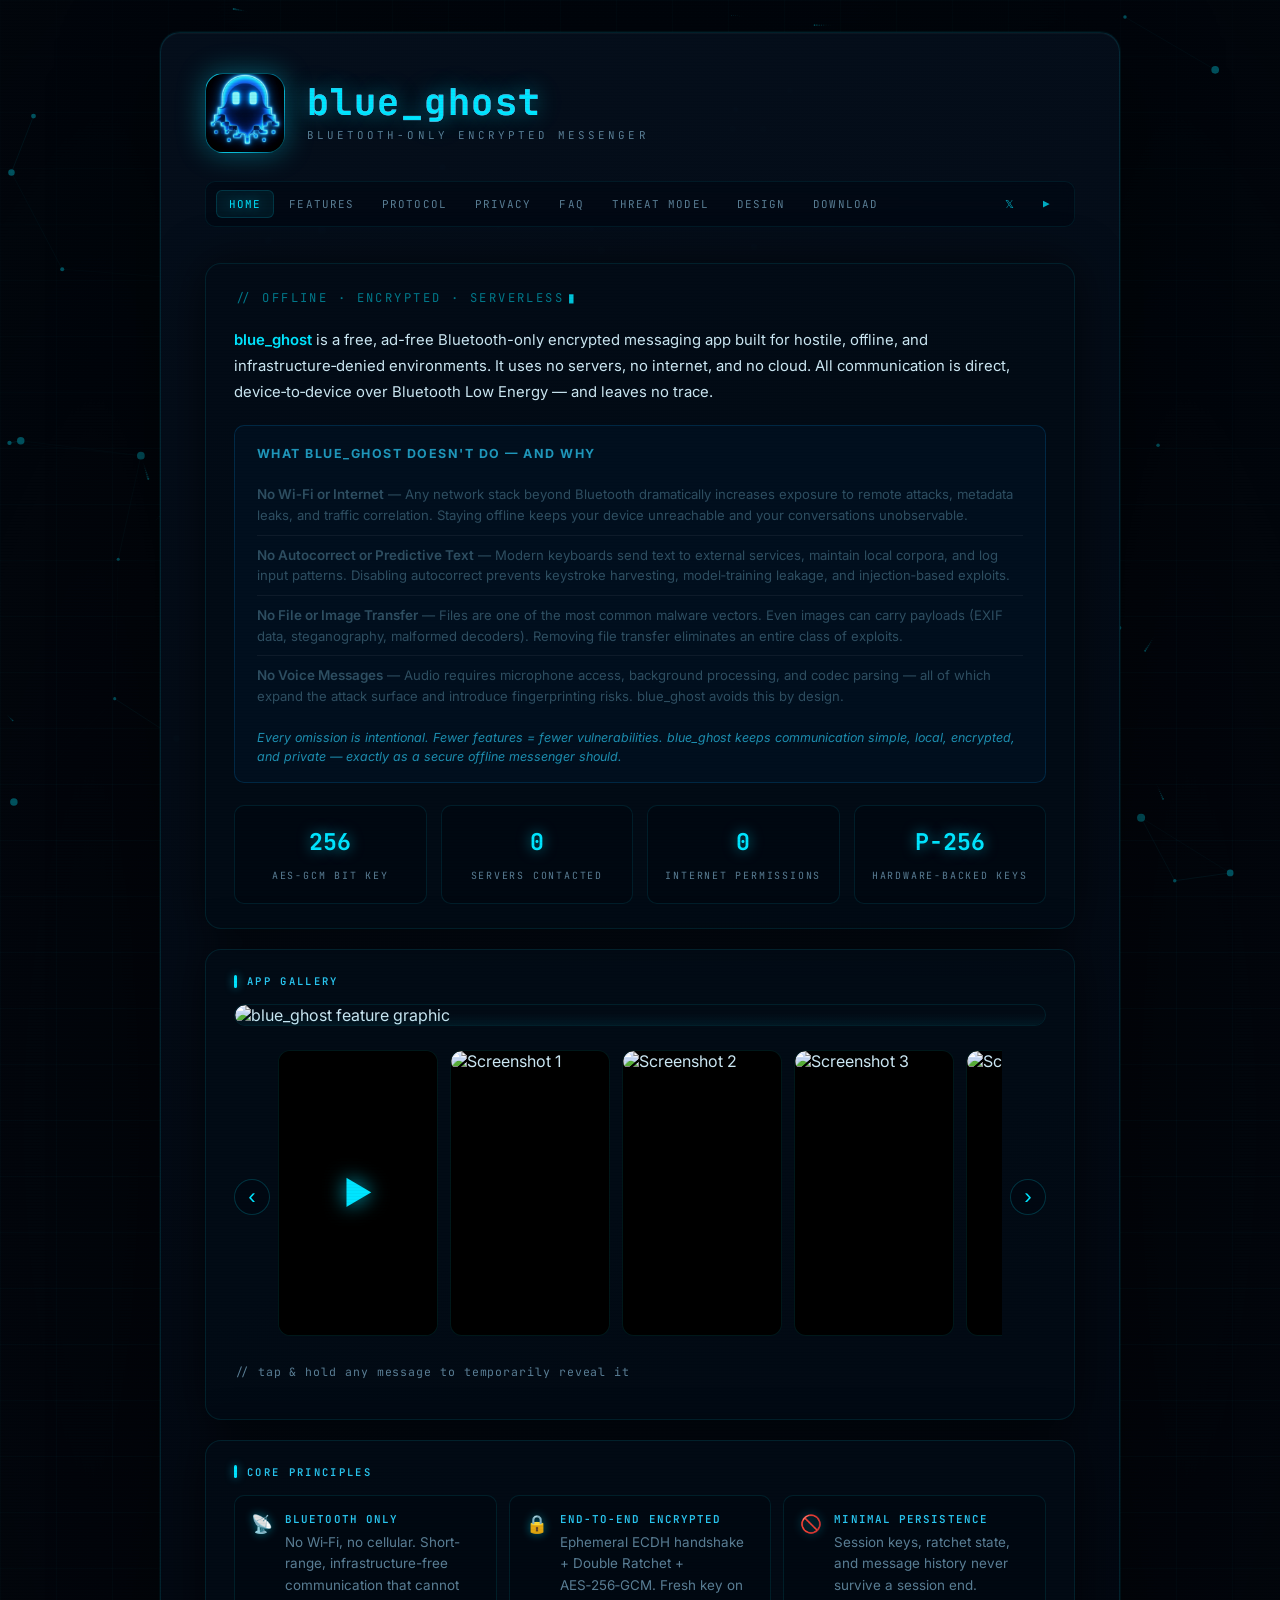
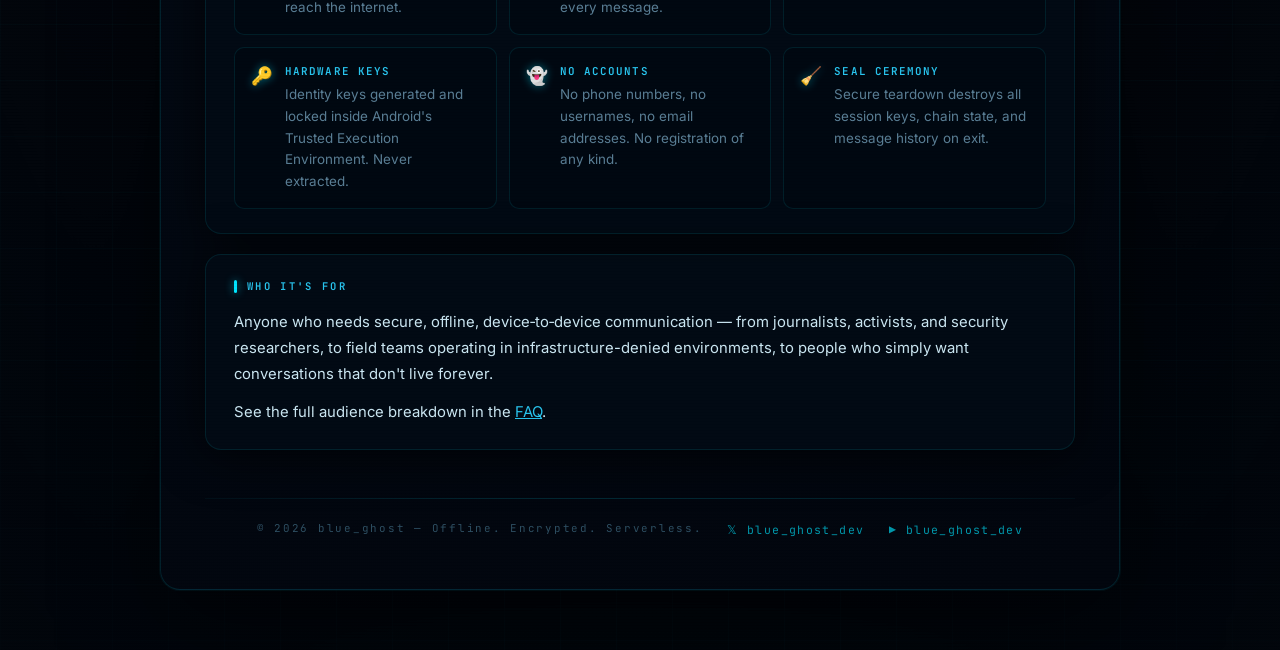
==== home.html @ 173050c2 "Add files via upload" ====
<!DOCTYPE html>
<html lang="en">
<head>
  <meta charset="UTF-8" />
  <title>blue_ghost — Bluetooth‑Only Encrypted Messenger</title>
  <meta name="viewport" content="width=device-width, initial-scale=1.0" />
  <meta name="description" content="blue_ghost: Bluetooth-only encrypted messenger. No servers. No internet. No cloud. End-to-end encrypted, offline-first secure communication." />
  <link rel="stylesheet" href="style.css" />
</head>
<body>
  <div class="grid-overlay"></div>

  <main class="frame">

    <header>
      <div class="logo-wrap">
        <img src="logo.png" alt="blue_ghost logo" />
      </div>
      <div class="header-text">
        <h1>blue_ghost</h1>
        <h2>Bluetooth‑Only Encrypted Messenger</h2>
      </div>
    </header>

    <nav class="navbar" id="navbar">
      <a href="home.html" class="active">Home</a>
      <a href="features.html">Features</a>
      <a href="protocol.html">Protocol</a>
      <a href="privacy.html">Privacy</a>
      <a href="faq.html">FAQ</a>
      <a href="threat_model.html">Threat Model</a>
      <a href="design.html">Design</a>
      <a href="download.html">Download</a>
      <a href="https://x.com/blue_ghost_dev" target="_blank" rel="noopener noreferrer" class="nav-x">𝕏</a>
      <a href="https://www.youtube.com/@blue_ghost_dev" target="_blank" rel="noopener noreferrer" class="nav-yt">▶</a>
    </nav>

    <section>
      <p class="hero-tagline">// offline · encrypted · serverless</p>
      <p>
        <strong>blue_ghost</strong> is a free, ad-free Bluetooth-only encrypted messaging app built for hostile, offline, and
        infrastructure‑denied environments. It uses no servers, no internet, and no cloud.
        All communication is direct, device‑to‑device over Bluetooth Low Energy — and leaves no trace.
      </p>

      <div class="omissions-block">
        <h4>What blue_ghost doesn't do — and why</h4>
        <div class="omission-item">
          <strong>No Wi&#x2011;Fi or Internet</strong> — Any network stack beyond Bluetooth dramatically increases exposure to remote attacks, metadata leaks, and traffic correlation. Staying offline keeps your device unreachable and your conversations unobservable.
        </div>
        <div class="omission-item">
          <strong>No Autocorrect or Predictive Text</strong> — Modern keyboards send text to external services, maintain local corpora, and log input patterns. Disabling autocorrect prevents keystroke harvesting, model&#x2011;training leakage, and injection&#x2011;based exploits.
        </div>
        <div class="omission-item">
          <strong>No File or Image Transfer</strong> — Files are one of the most common malware vectors. Even images can carry payloads (EXIF data, steganography, malformed decoders). Removing file transfer eliminates an entire class of exploits.
        </div>
        <div class="omission-item">
          <strong>No Voice Messages</strong> — Audio requires microphone access, background processing, and codec parsing — all of which expand the attack surface and introduce fingerprinting risks. blue_ghost avoids this by design.
        </div>
        <p class="omissions-footer">Every omission is intentional. Fewer features = fewer vulnerabilities. blue_ghost keeps communication simple, local, encrypted, and private — exactly as a secure offline messenger should.</p>
      </div>

      <div class="stat-row">
        <div class="stat-card">
          <span class="stat-num">256</span>
          <span class="stat-label">AES-GCM bit key</span>
        </div>
        <div class="stat-card">
          <span class="stat-num">0</span>
          <span class="stat-label">Servers contacted</span>
        </div>
        <div class="stat-card">
          <span class="stat-num">0</span>
          <span class="stat-label">Internet permissions</span>
        </div>
        <div class="stat-card">
          <span class="stat-num">P-256</span>
          <span class="stat-label">Hardware-backed keys</span>
        </div>
      </div>
    </section>

    <section class="gallery-section">
      <h3>App Gallery</h3>

      <div class="feature-graphic-wrap">
        <img src="img/feature_graphic.png" alt="blue_ghost feature graphic" class="feature-graphic" />
      </div>

      <div class="screenshot-strip-outer">
        <button class="strip-arrow strip-arrow-left" aria-label="Scroll left">&#8249;</button>
        <div class="screenshot-strip" id="screenshotStrip">
          <a class="screenshot-item screenshot-item--video" href="https://www.youtube.com/shorts/8lBuEEt7guQ" target="_blank" rel="noopener noreferrer">
            <div class="video-thumb-wrap">
              <div class="video-play-btn">&#9654;</div>
            </div>
          </a>
          <div class="screenshot-item"><img src="img/1.jpg" alt="Screenshot 1" /></div>
          <div class="screenshot-item"><img src="img/2.jpg" alt="Screenshot 2" /></div>
          <div class="screenshot-item"><img src="img/3.png" alt="Screenshot 3" /></div>
          <div class="screenshot-item"><img src="img/4.png" alt="Screenshot 4" /></div>
          <div class="screenshot-item"><img src="img/5.jpg" alt="Screenshot 5" /></div>
          <div class="screenshot-item"><img src="img/6.jpg" alt="Screenshot 6" /></div>
          <div class="screenshot-item"><img src="img/7.jpg" alt="Screenshot 7" /></div>
          <div class="screenshot-item"><img src="img/8.png" alt="Screenshot 8" /></div>
        </div>
        <button class="strip-arrow strip-arrow-right" aria-label="Scroll right">&#8250;</button>
      </div>

      <p style="margin-top:14px; font-family:var(--font-mono); font-size:0.72rem; color:var(--text-muted); letter-spacing:0.08em;">// tap &amp; hold any message to temporarily reveal it</p>

      <div class="lightbox" id="lightbox" role="dialog" aria-modal="true" aria-label="Screenshot preview">
        <button class="lightbox-close" id="lightboxClose" aria-label="Close">&times;</button>
        <button class="lightbox-nav lightbox-prev" id="lightboxPrev" aria-label="Previous">&#8249;</button>
        <img class="lightbox-img" id="lightboxImg" src="" alt="Screenshot preview" />
        <div class="lightbox-video" id="lightboxVideo" style="display:none">
          <iframe id="lightboxIframe" src="" allow="autoplay; encrypted-media" allowfullscreen frameborder="0"></iframe>
        </div>
        <button class="lightbox-nav lightbox-next" id="lightboxNext" aria-label="Next">&#8250;</button>
        <div class="lightbox-counter" id="lightboxCounter"></div>
        <div class="lightbox-esc-hint">Press ESC to minimize</div>
      </div>
    </section>

    <section>
      <h3>Core Principles</h3>
      <div class="feature-grid">
        <div class="feature-item">
          <span class="feature-icon">📡</span>
          <div class="feature-text">
            <strong>Bluetooth Only</strong>
            <span>No Wi‑Fi, no cellular. Short-range, infrastructure-free communication that cannot reach the internet.</span>
          </div>
        </div>
        <div class="feature-item">
          <span class="feature-icon">🔒</span>
          <div class="feature-text">
            <strong>End-to-End Encrypted</strong>
            <span>Ephemeral ECDH handshake + Double Ratchet + AES‑256‑GCM. Fresh key on every message.</span>
          </div>
        </div>
        <div class="feature-item">
          <span class="feature-icon">🚫</span>
          <div class="feature-text">
            <strong>Minimal Persistence</strong>
            <span>Session keys, ratchet state, and message history never survive a session end.</span>
          </div>
        </div>
        <div class="feature-item">
          <span class="feature-icon">🔑</span>
          <div class="feature-text">
            <strong>Hardware Keys</strong>
            <span>Identity keys generated and locked inside Android's Trusted Execution Environment. Never extracted.</span>
          </div>
        </div>
        <div class="feature-item">
          <span class="feature-icon">👻</span>
          <div class="feature-text">
            <strong>No Accounts</strong>
            <span>No phone numbers, no usernames, no email addresses. No registration of any kind.</span>
          </div>
        </div>
        <div class="feature-item">
          <span class="feature-icon">🧹</span>
          <div class="feature-text">
            <strong>Seal Ceremony</strong>
            <span>Secure teardown destroys all session keys, chain state, and message history on exit.</span>
          </div>
        </div>
      </div>
    </section>

    <section>
      <h3>Who It's For</h3>
      <p>
        Anyone who needs secure, offline, device‑to‑device communication — from journalists, activists,
        and security researchers, to field teams operating in infrastructure-denied environments, to people
        who simply want conversations that don't live forever.
      </p>
      <p>
        See the full audience breakdown in the <a href="faq.html" style="color:var(--accent)">FAQ</a>.
      </p>
    </section>

    <footer>
      © <span id="year"></span> blue_ghost — Offline. Encrypted. Serverless.
      <a href="https://x.com/blue_ghost_dev" target="_blank" rel="noopener noreferrer" class="footer-x">𝕏 blue_ghost_dev</a>
      <a href="https://www.youtube.com/@blue_ghost_dev" target="_blank" rel="noopener noreferrer" class="footer-yt">▶ blue_ghost_dev</a>
    </footer>
  </main>

  <script>
    document.getElementById("year").textContent = new Date().getFullYear();
    const links = document.querySelectorAll('.navbar a');
    const current = location.pathname.split('/').pop() || 'home.html';
    links.forEach(a => {
      if (a.getAttribute('href') === current) a.classList.add('active');
      else a.classList.remove('active');
    });

    const strip = document.getElementById('screenshotStrip');
    document.querySelector('.strip-arrow-left').addEventListener('click', () => {
      strip.scrollBy({ left: -220, behavior: 'smooth' });
    });
    document.querySelector('.strip-arrow-right').addEventListener('click', () => {
      strip.scrollBy({ left: 220, behavior: 'smooth' });
    });

    const lightbox    = document.getElementById('lightbox');
    const lbImg       = document.getElementById('lightboxImg');
    const lbVideo     = document.getElementById('lightboxVideo');
    const lbIframe    = document.getElementById('lightboxIframe');
    const lbCounter   = document.getElementById('lightboxCounter');
    const allItems    = Array.from(document.querySelectorAll('.screenshot-item:not(.screenshot-item--video)'));
    let current_idx   = 0;

    function openLightbox(idx) {
      current_idx = idx;
      const item = allItems[idx];
      lbImg.src = item.querySelector('img').src;
      lbImg.alt = item.querySelector('img').alt;
      lbImg.style.display = 'block';
      lbCounter.textContent = (idx + 1) + ' / ' + allItems.length;
      lightbox.classList.add('active');
      document.body.style.overflow = 'hidden';
    }

    function closeLightbox() {
      lightbox.classList.remove('active');
      lbIframe.src = '';
      document.body.style.overflow = '';
    }

    allItems.forEach((item, i) => {
      item.addEventListener('click', () => openLightbox(i));
    });

    document.getElementById('lightboxClose').addEventListener('click', closeLightbox);
    document.getElementById('lightboxPrev').addEventListener('click', () => {
      openLightbox((current_idx - 1 + allItems.length) % allItems.length);
    });
    document.getElementById('lightboxNext').addEventListener('click', () => {
      openLightbox((current_idx + 1) % allItems.length);
    });
    lightbox.addEventListener('click', e => { if (e.target === lightbox) closeLightbox(); });
    document.addEventListener('keydown', e => {
      if (!lightbox.classList.contains('active')) return;
      if (e.key === 'Escape')      closeLightbox();
      if (e.key === 'ArrowLeft')   openLightbox((current_idx - 1 + allItems.length) % allItems.length);
      if (e.key === 'ArrowRight')  openLightbox((current_idx + 1) % allItems.length);
    });
  </script>
  <script src="effects.js"></script>
</body>
</html>
---- style.css ----
@import url('https://fonts.googleapis.com/css2?family=JetBrains+Mono:ital,wght@0,300;0,400;0,600;0,700;1,400&family=Inter:wght@300;400;500;600;700&display=swap');

:root {
  --bg:            #02060c;
  --bg2:           #050e18;
  --accent:        #29c6f0;
  --accent-strong: #00e5ff;
  --accent-dim:    rgba(0, 229, 255, 0.50);
  --accent-glow:   rgba(0, 229, 255, 0.15);
  --accent-subtle: rgba(0, 229, 255, 0.07);
  --text-main:     #cce8f4;
  --text-muted:    #5a7f96;
  --text-dim:      #2e4f62;
  --card-bg:       rgba(3, 12, 22, 0.80);
  --card-border:   rgba(0, 229, 255, 0.10);
  --card-border-hover: rgba(0, 229, 255, 0.20);
  --shadow-card:   0 4px 48px rgba(0,0,0,0.65);
  --radius-card:   16px;
  --radius-sm:     10px;
  --font-display:  'Inter', system-ui, sans-serif;
  --font-mono:     'JetBrains Mono', 'Fira Code', monospace;
}

#audio-toggle {
  position: fixed;
  top: 18px;
  right: 22px;
  z-index: 10001;
  width: 38px;
  height: 38px;
  border-radius: 50%;
  border: 1px solid var(--card-border);
  background: rgba(3, 12, 22, 0.85);
  backdrop-filter: blur(10px);
  -webkit-backdrop-filter: blur(10px);
  color: var(--text-muted);
  font-size: 16px;
  cursor: pointer;
  display: flex;
  align-items: center;
  justify-content: center;
  transition: border-color 0.2s, color 0.2s, box-shadow 0.2s;
  box-shadow: 0 2px 12px rgba(0,0,0,0.5);
  line-height: 1;
  padding: 0;
}
#audio-toggle:hover {
  border-color: var(--accent-dim);
  color: var(--accent);
  box-shadow: 0 0 10px var(--accent-glow);
}
#audio-toggle.unmuted {
  border-color: var(--accent-dim);
  color: var(--accent);
  box-shadow: 0 0 12px var(--accent-glow);
}

*, *::before, *::after { margin: 0; padding: 0; box-sizing: border-box; }

html { scroll-behavior: smooth; }

body {
  font-family: var(--font-display);
  background: var(--bg);
  color: var(--text-main);
  min-height: 100vh;
  display: flex;
  justify-content: center;
  padding: 32px 20px 60px;
  overflow-x: hidden;
  animation: pageFadeIn 0.6s ease both;
  -webkit-font-smoothing: antialiased;
  -moz-osx-font-smoothing: grayscale;
  text-rendering: optimizeLegibility;
  font-feature-settings: "kern" 1, "liga" 1, "calt" 1;
  font-variant-ligatures: common-ligatures;
}

@keyframes pageFadeIn {
  from { opacity: 0; transform: translateY(8px); }
  to   { opacity: 1; transform: translateY(0); }
}

.grid-overlay {
  position: fixed;
  inset: 0;
  background-image:
    linear-gradient(rgba(0,229,255,0.032) 1px, transparent 1px),
    linear-gradient(90deg, rgba(0,229,255,0.032) 1px, transparent 1px);
  background-size: 56px 56px;
  animation: gridDrift 80s linear infinite;
  z-index: -2;
  pointer-events: none;
}

.grid-overlay::after {
  content: '';
  position: fixed;
  inset: 0;
  background: radial-gradient(ellipse 90% 75% at 50% 50%, transparent 30%, var(--bg) 100%);
}

@keyframes gridDrift {
  from { background-position: 0 0, 0 0; }
  to   { background-position: -112px -112px, -112px -112px; }
}

.frame {
  width: 100%;
  max-width: 960px;
  border-radius: 20px;
  border: 1px solid rgba(0, 229, 255, 0.12);
  padding: 40px 44px 52px;
  background: linear-gradient(165deg, rgba(5,15,28,0.97) 0%, rgba(2,6,14,0.99) 100%);
  backdrop-filter: blur(20px);
  -webkit-backdrop-filter: blur(20px);
  box-shadow:
    0 0 0 1px rgba(0,229,255,0.05),
    0 32px 96px rgba(0,0,0,0.55),
    inset 0 1px 0 rgba(255,255,255,0.03);
}

header {
  display: flex;
  align-items: center;
  gap: 22px;
  margin-bottom: 28px;
}

.logo-wrap {
  flex-shrink: 0;
  width: 80px;
  height: 80px;
  border-radius: 18px;
  background: radial-gradient(circle at 28% 18%, #18e8ff 0%, #004466 52%, #000 100%);
  display: flex;
  align-items: center;
  justify-content: center;
  border: 1px solid rgba(0,229,255,0.30);
  box-shadow:
    0 0 28px rgba(0,229,255,0.35),
    inset 0 1px 0 rgba(255,255,255,0.08);
  animation: logoFloat 6s ease-in-out infinite;
  overflow: hidden;
}

@keyframes logoFloat {
  0%, 100% { transform: translateY(0); }
  50%       { transform: translateY(-4px); }
}

.logo-wrap img {
  width: 115%;
  height: 115%;
  object-fit: cover;
  filter: drop-shadow(0 0 12px rgba(0,229,255,0.9));
}

.header-text h1 {
  font-family: var(--font-mono);
  font-size: clamp(1.6rem, 3.5vw, 2.3rem);
  font-weight: 700;
  letter-spacing: 0.04em;
  color: var(--accent-strong);
  text-shadow: 0 0 20px rgba(0,229,255,0.45), 0 0 50px rgba(0,229,255,0.15);
  line-height: 1;
}

.header-text h2 {
  font-family: var(--font-mono);
  font-size: 0.68rem;
  font-weight: 400;
  text-transform: uppercase;
  letter-spacing: 0.28em;
  color: var(--text-muted);
  margin-top: 8px;
}

.navbar {
  display: flex;
  flex-wrap: wrap;
  justify-content: center;
  gap: 2px;
  margin: 0 0 36px;
  padding: 8px 10px;
  border-radius: var(--radius-sm);
  background: rgba(0,8,18,0.60);
  border: 1px solid rgba(0,229,255,0.08);
  backdrop-filter: blur(8px);
}

.navbar a {
  font-family: var(--font-mono);
  color: var(--text-muted);
  text-decoration: none;
  font-size: 0.68rem;
  font-weight: 400;
  letter-spacing: 0.10em;
  text-transform: uppercase;
  padding: 7px 13px;
  border-radius: 6px;
  transition: color 0.18s, background 0.18s, box-shadow 0.18s;
}

.navbar a:hover,
.navbar a.active {
  color: var(--accent-strong);
  background: rgba(0,229,255,0.07);
  box-shadow: inset 0 0 0 1px rgba(0,229,255,0.15);
}

.navbar a.active {
  color: var(--accent-strong);
  text-shadow: 0 0 12px rgba(0,229,255,0.5);
}

section {
  margin-top: 20px;
  padding: 24px 28px;
  border-radius: var(--radius-card);
  border: 1px solid var(--card-border);
  background: var(--card-bg);
  box-shadow: var(--shadow-card);
  transition: border-color 0.25s, box-shadow 0.25s;
}

section:hover {
  border-color: var(--card-border-hover);
  box-shadow: 0 4px 48px rgba(0,0,0,0.65), 0 0 24px rgba(0,229,255,0.04);
}

h3 {
  font-family: var(--font-mono);
  font-size: 0.66rem;
  font-weight: 600;
  text-transform: uppercase;
  letter-spacing: 0.22em;
  color: var(--accent);
  margin-bottom: 16px;
  display: flex;
  align-items: center;
  gap: 10px;
}

h3::before {
  content: '';
  display: inline-block;
  width: 3px;
  height: 13px;
  background: var(--accent-strong);
  border-radius: 2px;
  box-shadow: 0 0 8px rgba(0,229,255,0.65);
  flex-shrink: 0;
}

p {
  font-size: 0.93rem;
  font-weight: 400;
  line-height: 1.75;
  color: var(--text-main);
  margin-bottom: 12px;
}

p:last-child { margin-bottom: 0; }

ul, ol {
  margin-left: 0;
  padding-left: 0;
  list-style: none;
}

li {
  font-size: 0.91rem;
  line-height: 1.7;
  margin-bottom: 7px;
  padding-left: 18px;
  position: relative;
  color: var(--text-main);
}

li::before {
  content: '▸';
  position: absolute;
  left: 0;
  color: var(--accent-strong);
  font-size: 0.7rem;
  top: 4px;
}

code {
  font-family: var(--font-mono);
  font-size: 0.83em;
  color: var(--accent);
  background: rgba(0,229,255,0.07);
  padding: 1px 6px;
  border-radius: 4px;
  border: 1px solid rgba(0,229,255,0.12);
}

pre {
  font-family: var(--font-mono);
  background: rgba(0,0,0,0.55);
  border: 1px solid rgba(0,229,255,0.12);
  padding: 20px 22px;
  border-radius: var(--radius-sm);
  overflow-x: auto;
  white-space: pre;
  word-break: normal;
  overflow-wrap: normal;
  font-size: 0.76rem;
  line-height: 1.6;
  color: var(--accent-strong);
  text-shadow: 0 0 8px rgba(0,229,255,0.25);
  margin: 16px 0;
  tab-size: 2;
  box-sizing: border-box;
  max-width: 100%;
}

strong {
  color: var(--accent-strong);
  font-weight: 600;
}

.divider {
  height: 1px;
  background: linear-gradient(to right, transparent, rgba(0,229,255,0.25), transparent);
  margin: 20px 0;
  border: none;
}

.tag {
  display: inline-block;
  font-family: var(--font-mono);
  font-size: 0.62rem;
  font-weight: 500;
  letter-spacing: 0.12em;
  text-transform: uppercase;
  padding: 3px 9px;
  border-radius: 4px;
  border: 1px solid rgba(0,229,255,0.25);
  color: var(--accent);
  background: rgba(0,229,255,0.06);
}

.btn-primary {
  display: inline-flex;
  align-items: center;
  gap: 10px;
  margin-top: 20px;
  padding: 12px 28px;
  border-radius: 8px;
  font-family: var(--font-mono);
  text-transform: uppercase;
  letter-spacing: 0.14em;
  font-size: 0.75rem;
  font-weight: 600;
  text-decoration: none;
  cursor: pointer;
  background: linear-gradient(135deg, #00aece 0%, #005f7a 100%);
  color: #001a24;
  box-shadow: 0 0 24px rgba(0,229,255,0.35), inset 0 1px 0 rgba(255,255,255,0.12);
  transition: transform 0.18s, box-shadow 0.18s;
  border: none;
}

.btn-primary:hover {
  transform: translateY(-2px);
  box-shadow: 0 0 40px rgba(0,229,255,0.55), inset 0 1px 0 rgba(255,255,255,0.12);
}

.btn-row {
  display: flex;
  flex-wrap: wrap;
  gap: 12px;
  margin-top: 20px;
  align-items: center;
}

.btn-row .btn-primary {
  margin-top: 0;
}

.btn-plus {
  display: inline-flex;
  align-items: center;
  gap: 10px;
  padding: 12px 28px;
  border-radius: 8px;
  font-family: var(--font-mono);
  text-transform: uppercase;
  letter-spacing: 0.14em;
  font-size: 0.75rem;
  font-weight: 600;
  text-decoration: none;
  cursor: pointer;
  background: linear-gradient(135deg, rgba(0,229,255,0.08) 0%, rgba(0,229,255,0.03) 100%);
  color: var(--accent-strong);
  border: 1px solid rgba(0,229,255,0.35);
  box-shadow: 0 0 16px rgba(0,229,255,0.10), inset 0 1px 0 rgba(255,255,255,0.04);
  transition: transform 0.18s, box-shadow 0.18s, background 0.18s, border-color 0.18s;
}

.btn-plus:hover {
  transform: translateY(-2px);
  background: linear-gradient(135deg, rgba(0,229,255,0.14) 0%, rgba(0,229,255,0.07) 100%);
  border-color: rgba(0,229,255,0.60);
  box-shadow: 0 0 32px rgba(0,229,255,0.25), inset 0 1px 0 rgba(255,255,255,0.06);
}

footer {
  margin-top: 48px;
  padding-top: 0;
  border-top: none;
  text-align: center;
  font-family: var(--font-mono);
  color: var(--text-dim);
  font-size: 0.68rem;
  letter-spacing: 0.16em;
}

.stat-row {
  display: grid;
  grid-template-columns: repeat(auto-fit, minmax(140px, 1fr));
  gap: 14px;
  margin-top: 22px;
}

.stat-card {
  padding: 20px 16px;
  border-radius: var(--radius-sm);
  border: 1px solid var(--card-border);
  background: rgba(0,8,18,0.65);
  text-align: center;
  transition: border-color 0.25s, transform 0.2s;
}

.stat-card:hover {
  border-color: rgba(0,229,255,0.25);
  transform: translateY(-2px);
}

.stat-num {
  font-family: var(--font-mono);
  font-size: 1.45rem;
  font-weight: 700;
  color: var(--accent-strong);
  text-shadow: 0 0 14px rgba(0,229,255,0.55);
  display: block;
  margin-bottom: 6px;
}

.stat-label {
  font-family: var(--font-mono);
  font-size: 0.62rem;
  font-weight: 400;
  letter-spacing: 0.18em;
  text-transform: uppercase;
  color: var(--text-muted);
}

.hero-tagline {
  font-family: var(--font-mono);
  font-size: 0.76rem;
  font-weight: 400;
  color: var(--accent-dim);
  letter-spacing: 0.20em;
  text-transform: uppercase;
  margin-bottom: 18px;
}

.feature-grid {
  display: grid;
  grid-template-columns: repeat(auto-fit, minmax(210px, 1fr));
  gap: 12px;
  margin-top: 4px;
}

.feature-item {
  display: flex;
  align-items: flex-start;
  gap: 12px;
  padding: 16px;
  border-radius: var(--radius-sm);
  border: 1px solid var(--card-border);
  background: rgba(0,8,18,0.55);
  transition: border-color 0.25s, background 0.25s, transform 0.2s;
}

.feature-item:hover {
  border-color: rgba(0,229,255,0.22);
  background: rgba(0,14,26,0.75);
  transform: translateY(-1px);
}

.feature-icon {
  font-size: 1.1rem;
  flex-shrink: 0;
  filter: drop-shadow(0 0 5px rgba(0,229,255,0.45));
  margin-top: 1px;
}

.feature-text strong {
  display: block;
  font-family: var(--font-mono);
  font-size: 0.68rem;
  font-weight: 600;
  letter-spacing: 0.10em;
  text-transform: uppercase;
  color: var(--accent);
  margin-bottom: 5px;
}

.feature-text span {
  font-size: 0.84rem;
  font-weight: 400;
  color: var(--text-muted);
  line-height: 1.55;
}

.crypto-table {
  width: 100%;
  border-collapse: collapse;
  font-family: var(--font-mono);
  font-size: 0.78rem;
  margin-top: 8px;
}

.crypto-table th {
  text-align: left;
  font-size: 0.62rem;
  font-weight: 600;
  letter-spacing: 0.18em;
  text-transform: uppercase;
  color: var(--text-muted);
  border-bottom: 1px solid rgba(0,229,255,0.12);
  padding: 0 16px 10px 0;
}

.crypto-table td {
  padding: 9px 16px 9px 0;
  vertical-align: top;
  border-bottom: 1px solid rgba(0,229,255,0.05);
  color: var(--text-main);
  line-height: 1.55;
}

.crypto-table td:first-child {
  color: var(--text-muted);
  white-space: nowrap;
  width: 36%;
}

.crypto-table td strong {
  font-weight: 600;
}

.crypto-table tr:last-child td {
  border-bottom: none;
}

.nav-x {
  margin-left: auto;
  font-family: var(--font-mono);
  font-size: 1rem;
  font-weight: 700;
  color: var(--accent-strong) !important;
  text-decoration: none;
  letter-spacing: 0;
  opacity: 0.75;
  transition: opacity 0.18s, text-shadow 0.18s;
}

.nav-x:hover {
  opacity: 1;
  text-shadow: 0 0 12px rgba(0,229,255,0.6);
}

.footer-x {
  display: inline-block;
  margin-left: 16px;
  font-family: var(--font-mono);
  font-size: 0.72rem;
  letter-spacing: 0.12em;
  color: var(--accent-strong);
  text-decoration: none;
  opacity: 0.65;
  transition: opacity 0.18s, text-shadow 0.18s;
  vertical-align: middle;
}

.footer-x:hover {
  opacity: 1;
  text-shadow: 0 0 10px rgba(0,229,255,0.55);
}

.nav-yt {
  font-size: 0.85rem;
  color: var(--accent-strong) !important;
  text-decoration: none;
  opacity: 0.75;
  transition: opacity 0.18s, text-shadow 0.18s;
}

.nav-yt:hover {
  opacity: 1;
  text-shadow: 0 0 12px rgba(0,229,255,0.6);
}

.footer-yt {
  display: inline-block;
  margin-left: 16px;
  font-family: var(--font-mono);
  font-size: 0.72rem;
  letter-spacing: 0.12em;
  color: var(--accent-strong);
  text-decoration: none;
  opacity: 0.65;
  transition: opacity 0.18s, text-shadow 0.18s;
  vertical-align: middle;
}

.footer-yt:hover {
  opacity: 1;
  text-shadow: 0 0 10px rgba(0,229,255,0.55);
}

.perm-row {
  display: flex;
  align-items: baseline;
  gap: 14px;
  padding: 9px 0;
  border-bottom: 1px solid rgba(0,229,255,0.05);
  font-size: 0.88rem;
}

.perm-row:last-child { border-bottom: none; }

.perm-name {
  font-family: var(--font-mono);
  font-size: 0.76rem;
  color: var(--accent);
  min-width: 180px;
  flex-shrink: 0;
}

.perm-desc { color: var(--text-muted); line-height: 1.55; }

.feature-graphic-wrap {
  width: 100%;
  border-radius: 12px;
  overflow: hidden;
  margin-bottom: 20px;
  border: 1px solid var(--card-border);
  position: relative;
}

.feature-graphic {
  display: block;
  width: 100%;
  height: auto;
  border-radius: 12px;
  transition: transform 0.4s ease;
}

.feature-graphic-wrap::after {
  content: '';
  position: absolute;
  inset: 0;
  border-radius: 12px;
  background: linear-gradient(to top, rgba(0,229,255,0.06) 0%, transparent 60%);
  pointer-events: none;
}

.screenshot-strip-outer {
  position: relative;
  display: flex;
  align-items: center;
  gap: 8px;
}

.screenshot-strip {
  display: flex;
  gap: 12px;
  overflow-x: auto;
  scroll-snap-type: x mandatory;
  -webkit-overflow-scrolling: touch;
  padding: 4px 2px 12px;
  scrollbar-width: thin;
  scrollbar-color: rgba(0,229,255,0.20) transparent;
  flex: 1;
}

.screenshot-strip::-webkit-scrollbar {
  height: 4px;
}

.screenshot-strip::-webkit-scrollbar-track {
  background: transparent;
}

.screenshot-strip::-webkit-scrollbar-thumb {
  background: rgba(0,229,255,0.20);
  border-radius: 2px;
}

.screenshot-item {
  flex: 0 0 auto;
  width: 160px;
  border-radius: 12px;
  overflow: hidden;
  border: 1px solid var(--card-border);
  scroll-snap-align: start;
  cursor: pointer;
  transition: border-color 0.22s, transform 0.22s, box-shadow 0.22s;
  background: #000;
}

.screenshot-item:hover {
  border-color: rgba(0,229,255,0.40);
  transform: translateY(-3px) scale(1.02);
  box-shadow: 0 8px 32px rgba(0,229,255,0.15);
}

.screenshot-item img {
  display: block;
  width: 100%;
  height: auto;
  border-radius: 12px;
  pointer-events: none;
  user-select: none;
}

.video-thumb-wrap {
  position: relative;
  width: 100%;
  height: 100%;
  min-height: 284px;
  background: #000;
  border-radius: 12px;
  line-height: 0;
}

.video-thumb-wrap img {
  display: block;
  width: 100%;
  height: auto;
  border-radius: 12px;
  pointer-events: none;
  user-select: none;
}

.video-play-btn {
  position: absolute;
  inset: 0;
  display: flex;
  align-items: center;
  justify-content: center;
  font-size: 2rem;
  color: var(--accent-strong);
  text-shadow: 0 0 20px rgba(0,229,255,0.8);
  background: rgba(0,0,0,0.35);
  border-radius: 12px;
  transition: background 0.2s, text-shadow 0.2s;
  pointer-events: none;
}

.screenshot-item--video:hover .video-play-btn {
  background: rgba(0,0,0,0.15);
  text-shadow: 0 0 32px rgba(0,229,255,1);
}

.lightbox-video {
  display: none;
  align-items: center;
  justify-content: center;
  width: min(400px, 90vw);
  aspect-ratio: 9 / 16;
  border-radius: 16px;
  overflow: hidden;
  border: 1px solid rgba(0,229,255,0.20);
  box-shadow: 0 0 60px rgba(0,229,255,0.15), 0 24px 80px rgba(0,0,0,0.70);
}

.lightbox-video iframe {
  width: 100%;
  height: 100%;
  border: none;
  border-radius: 16px;
}

.strip-arrow {
  flex-shrink: 0;
  width: 36px;
  height: 36px;
  border-radius: 50%;
  border: 1px solid rgba(0,229,255,0.20);
  background: rgba(0,8,18,0.80);
  color: var(--accent-strong);
  font-size: 1.4rem;
  line-height: 1;
  cursor: pointer;
  display: flex;
  align-items: center;
  justify-content: center;
  transition: background 0.18s, border-color 0.18s, box-shadow 0.18s;
  backdrop-filter: blur(6px);
}

.strip-arrow:hover {
  background: rgba(0,229,255,0.10);
  border-color: rgba(0,229,255,0.45);
  box-shadow: 0 0 16px rgba(0,229,255,0.20);
}

.lightbox {
  display: none;
  position: fixed;
  inset: 0;
  z-index: 1000;
  background: rgba(0,0,0,0.92);
  backdrop-filter: blur(12px);
  -webkit-backdrop-filter: blur(12px);
  align-items: center;
  justify-content: center;
  flex-direction: column;
  gap: 16px;
}

.lightbox.active {
  display: flex;
}

.lightbox-img {
  max-height: 82vh;
  max-width: 90vw;
  border-radius: 16px;
  border: 1px solid rgba(0,229,255,0.20);
  box-shadow: 0 0 60px rgba(0,229,255,0.15), 0 24px 80px rgba(0,0,0,0.70);
  object-fit: contain;
  animation: lbFadeIn 0.22s ease both;
}

@keyframes lbFadeIn {
  from { opacity: 0; transform: scale(0.97); }
  to   { opacity: 1; transform: scale(1); }
}

.lightbox-close {
  position: absolute;
  top: 20px;
  right: 24px;
  background: none;
  border: 1px solid rgba(0,229,255,0.20);
  color: var(--accent-strong);
  font-size: 1.6rem;
  line-height: 1;
  width: 40px;
  height: 40px;
  border-radius: 50%;
  cursor: pointer;
  display: flex;
  align-items: center;
  justify-content: center;
  transition: background 0.18s, box-shadow 0.18s;
}

.lightbox-close:hover {
  background: rgba(0,229,255,0.10);
  box-shadow: 0 0 16px rgba(0,229,255,0.25);
}

.lightbox-nav {
  position: absolute;
  top: 50%;
  transform: translateY(-50%);
  background: rgba(0,8,18,0.75);
  border: 1px solid rgba(0,229,255,0.20);
  color: var(--accent-strong);
  font-size: 2rem;
  line-height: 1;
  width: 48px;
  height: 48px;
  border-radius: 50%;
  cursor: pointer;
  display: flex;
  align-items: center;
  justify-content: center;
  transition: background 0.18s, box-shadow 0.18s;
  backdrop-filter: blur(6px);
}

.lightbox-prev { left: 20px; }
.lightbox-next { right: 20px; }

.lightbox-nav:hover {
  background: rgba(0,229,255,0.12);
  box-shadow: 0 0 20px rgba(0,229,255,0.25);
}

.lightbox-esc-hint {
  font-family: var(--font-mono);
  font-size: 0.65rem;
  letter-spacing: 0.18em;
  text-transform: uppercase;
  color: var(--text-dim);
  margin-top: 2px;
}

.lightbox-counter {
  font-family: var(--font-mono);
  font-size: 0.68rem;
  letter-spacing: 0.18em;
  color: var(--text-muted);
  text-transform: uppercase;
}

.reveal {
  opacity: 0;
  transform: translateY(22px);
  transition: opacity 0.55s ease, transform 0.55s ease;
}
.reveal.visible {
  opacity: 1;
  transform: translateY(0);
}

@keyframes glitch-clip-1 {
  0%,95%,100% { clip-path: inset(0 0 100% 0); transform: translate(0); }
  96%          { clip-path: inset(8% 0 68% 0);  transform: translate(-3px, 1px); }
  97%          { clip-path: inset(42% 0 28% 0); transform: translate(3px, -1px); }
  98%          { clip-path: inset(72% 0 5% 0);  transform: translate(-2px, 2px); }
  99%          { clip-path: inset(0 0 100% 0);  transform: translate(0); }
}
@keyframes glitch-clip-2 {
  0%,95%,100% { clip-path: inset(0 0 100% 0); transform: translate(0); }
  96%          { clip-path: inset(55% 0 15% 0); transform: translate(3px, -2px); }
  97%          { clip-path: inset(20% 0 60% 0); transform: translate(-3px, 1px); }
  98%          { clip-path: inset(80% 0 2% 0);  transform: translate(2px, 2px); }
  99%          { clip-path: inset(0 0 100% 0);  transform: translate(0); }
}
.glitch-wrap {
  position: relative;
  display: inline-block;
}
.glitch-wrap::before,
.glitch-wrap::after {
  content: attr(data-text);
  position: absolute;
  inset: 0;
  font-family: var(--font-mono);
  font-size: inherit;
  font-weight: 700;
  letter-spacing: 0.04em;
  line-height: 1;
  color: var(--accent-strong);
  text-shadow: none;
  pointer-events: none;
}
.glitch-wrap::before {
  color: #ff2d78;
  animation: glitch-clip-1 8s steps(1) infinite;
}
.glitch-wrap::after {
  color: #00e5ff;
  animation: glitch-clip-2 8s steps(1) infinite;
  animation-delay: 0.05s;
}

.hero-tagline::after {
  content: '\25ae';
  display: inline-block;
  color: var(--accent-strong);
  animation: blink-cursor 1s step-end infinite;
  margin-left: 4px;
  opacity: 0.85;
}
@keyframes blink-cursor {
  0%,100% { opacity: 0.85; }
  50%      { opacity: 0; }
}

.faq-item {
  border-radius: var(--radius-card);
  border: 1px solid var(--card-border);
  background: var(--card-bg);
  box-shadow: var(--shadow-card);
  margin-top: 10px;
  overflow: hidden;
  transition: border-color 0.25s;
}
.faq-item:hover,
.faq-item.open {
  border-color: var(--card-border-hover);
}
.faq-trigger {
  width: 100%;
  background: none;
  border: none;
  cursor: pointer;
  display: flex;
  align-items: center;
  gap: 14px;
  padding: 18px 22px;
  text-align: left;
  color: var(--text-main);
}
.faq-trigger:focus-visible {
  outline: 2px solid var(--accent);
  outline-offset: -2px;
}
.faq-trigger-bar {
  flex-shrink: 0;
  width: 3px;
  height: 13px;
  background: var(--accent-strong);
  border-radius: 2px;
  box-shadow: 0 0 8px rgba(0,229,255,0.65);
}
.faq-trigger-text {
  flex: 1;
  font-family: var(--font-mono);
  font-size: 0.66rem;
  font-weight: 600;
  text-transform: uppercase;
  letter-spacing: 0.22em;
  color: var(--accent);
}
.faq-chevron {
  flex-shrink: 0;
  width: 18px;
  height: 18px;
  color: var(--text-muted);
  transition: transform 0.3s ease;
}
.faq-item.open .faq-chevron {
  transform: rotate(180deg);
}
.faq-body {
  display: grid;
  grid-template-rows: 0fr;
  transition: grid-template-rows 0.35s ease;
}
.faq-item.open .faq-body {
  grid-template-rows: 1fr;
}
.faq-inner {
  overflow: hidden;
  padding: 0 22px;
  transition: padding 0.35s ease;
}
.faq-item.open .faq-inner {
  padding: 0 22px 20px;
}

#bg-canvas {
  position: fixed;
  inset: 0;
  z-index: -1;
  pointer-events: none;
  opacity: 0.45;
}

body::before {
  content: '';
  position: fixed;
  inset: 0;
  z-index: 9999;
  pointer-events: none;
  background: repeating-linear-gradient(
    to bottom,
    transparent 0px,
    transparent 2px,
    rgba(0,0,0,0.03) 2px,
    rgba(0,0,0,0.03) 3px
  );
}

.pre-wrap {
  position: relative;
  margin: 16px 0;
}
.pre-label {
  display: flex;
  align-items: center;
  justify-content: space-between;
  padding: 7px 14px;
  background: rgba(0,0,0,0.45);
  border: 1px solid rgba(0,229,255,0.12);
  border-bottom: none;
  border-radius: var(--radius-sm) var(--radius-sm) 0 0;
  font-family: var(--font-mono);
  font-size: 0.60rem;
  font-weight: 500;
  letter-spacing: 0.18em;
  text-transform: uppercase;
  color: var(--text-muted);
}
.pre-copy {
  background: none;
  border: 1px solid rgba(0,229,255,0.15);
  border-radius: 4px;
  color: var(--text-muted);
  font-family: var(--font-mono);
  font-size: 0.58rem;
  letter-spacing: 0.10em;
  text-transform: uppercase;
  padding: 3px 9px;
  cursor: pointer;
  transition: color 0.18s, border-color 0.18s, background 0.18s;
}
.pre-copy:hover {
  color: var(--accent-strong);
  border-color: rgba(0,229,255,0.40);
  background: rgba(0,229,255,0.06);
}
.pre-copy.copied {
  color: #39ff85;
  border-color: rgba(57,255,133,0.40);
}
.pre-wrap pre {
  margin: 0;
  border-radius: 0 0 var(--radius-sm) var(--radius-sm);
  border-top: none;
}

.pre-wrap::after {
  content: '';
  position: absolute;
  top: 36px;
  right: 0;
  bottom: 0;
  width: 48px;
  background: linear-gradient(to right, transparent, rgba(2,6,14,0.85));
  pointer-events: none;
  border-radius: 0 0 var(--radius-sm) 0;
  display: none;
}
@media (max-width: 680px) {
  .pre-wrap::after { display: block; }
}

@keyframes pageFadeOut {
  from { opacity: 1; transform: translateY(0); }
  to   { opacity: 0; transform: translateY(-6px); }
}
.page-exit {
  animation: pageFadeOut 0.22s ease forwards;
}

.navbar.scrolled {
  padding: 4px 10px;
  backdrop-filter: blur(20px);
  -webkit-backdrop-filter: blur(20px);
  background: rgba(0,4,10,0.82);
  border-color: rgba(0,229,255,0.14);
}

footer {
  background: none;
}
footer::before {
  content: '';
  display: block;
  height: 1px;
  margin-bottom: 22px;
  background: radial-gradient(ellipse 70% 100% at 50% 0%, rgba(0,229,255,0.30) 0%, transparent 100%);
}

.threat-tag {
  display: inline-flex;
  align-items: center;
  gap: 5px;
  font-family: var(--font-mono);
  font-size: 0.58rem;
  font-weight: 600;
  letter-spacing: 0.10em;
  text-transform: uppercase;
  padding: 2px 8px;
  border-radius: 4px;
  margin-right: 8px;
  flex-shrink: 0;
}
.threat-tag.mitigated {
  background: rgba(0,220,100,0.10);
  border: 1px solid rgba(0,220,100,0.28);
  color: #2dff96;
}
.threat-tag.reduced {
  background: rgba(255,180,0,0.10);
  border: 1px solid rgba(255,180,0,0.28);
  color: #ffc840;
}
.threat-tag.unmitigated {
  background: rgba(255,60,60,0.10);
  border: 1px solid rgba(255,60,60,0.28);
  color: #ff6060;
}
.threat-li {
  display: flex;
  align-items: baseline;
  gap: 0;
  padding-left: 0 !important;
}
.threat-li::before { display: none !important; }
.threat-li-text { flex: 1; }

.omissions-block {
  margin: 20px 0 4px;
  border: 1px solid rgba(0,160,255,0.18);
  border-radius: 10px;
  padding: 20px 22px 16px;
  background: rgba(0,120,255,0.04);
}
.omissions-block h4 {
  margin: 0 0 14px;
  font-size: 0.78rem;
  text-transform: uppercase;
  letter-spacing: 0.12em;
  color: var(--accent);
  opacity: 0.75;
}
.omission-item {
  font-size: 0.82rem;
  line-height: 1.55;
  color: var(--text-dim);
  padding: 9px 0;
  border-bottom: 1px solid rgba(255,255,255,0.05);
}
.omission-item:last-of-type {
  border-bottom: none;
}
.omission-item strong {
  color: var(--text);
  font-size: 0.84rem;
}
.omissions-footer {
  margin: 14px 0 0;
  font-size: 0.78rem;
  color: var(--accent);
  opacity: 0.7;
  font-style: italic;
  line-height: 1.5;
}

@media (max-width: 680px) {
  body { padding: 14px 12px 48px; }
  .frame { padding: 20px 16px 32px; border-radius: 14px; }
  .navbar { gap: 2px; }
  .navbar a { padding: 6px 9px; font-size: 0.65rem; }
  header { gap: 14px; }
  .logo-wrap { width: 62px; height: 62px; border-radius: 14px; }
  .header-text h1 { font-size: 1.45rem; }
  pre { font-size: 0.7rem; padding: 14px 16px; }
  .perm-name { min-width: 130px; }
  section { padding: 18px 16px; }
}
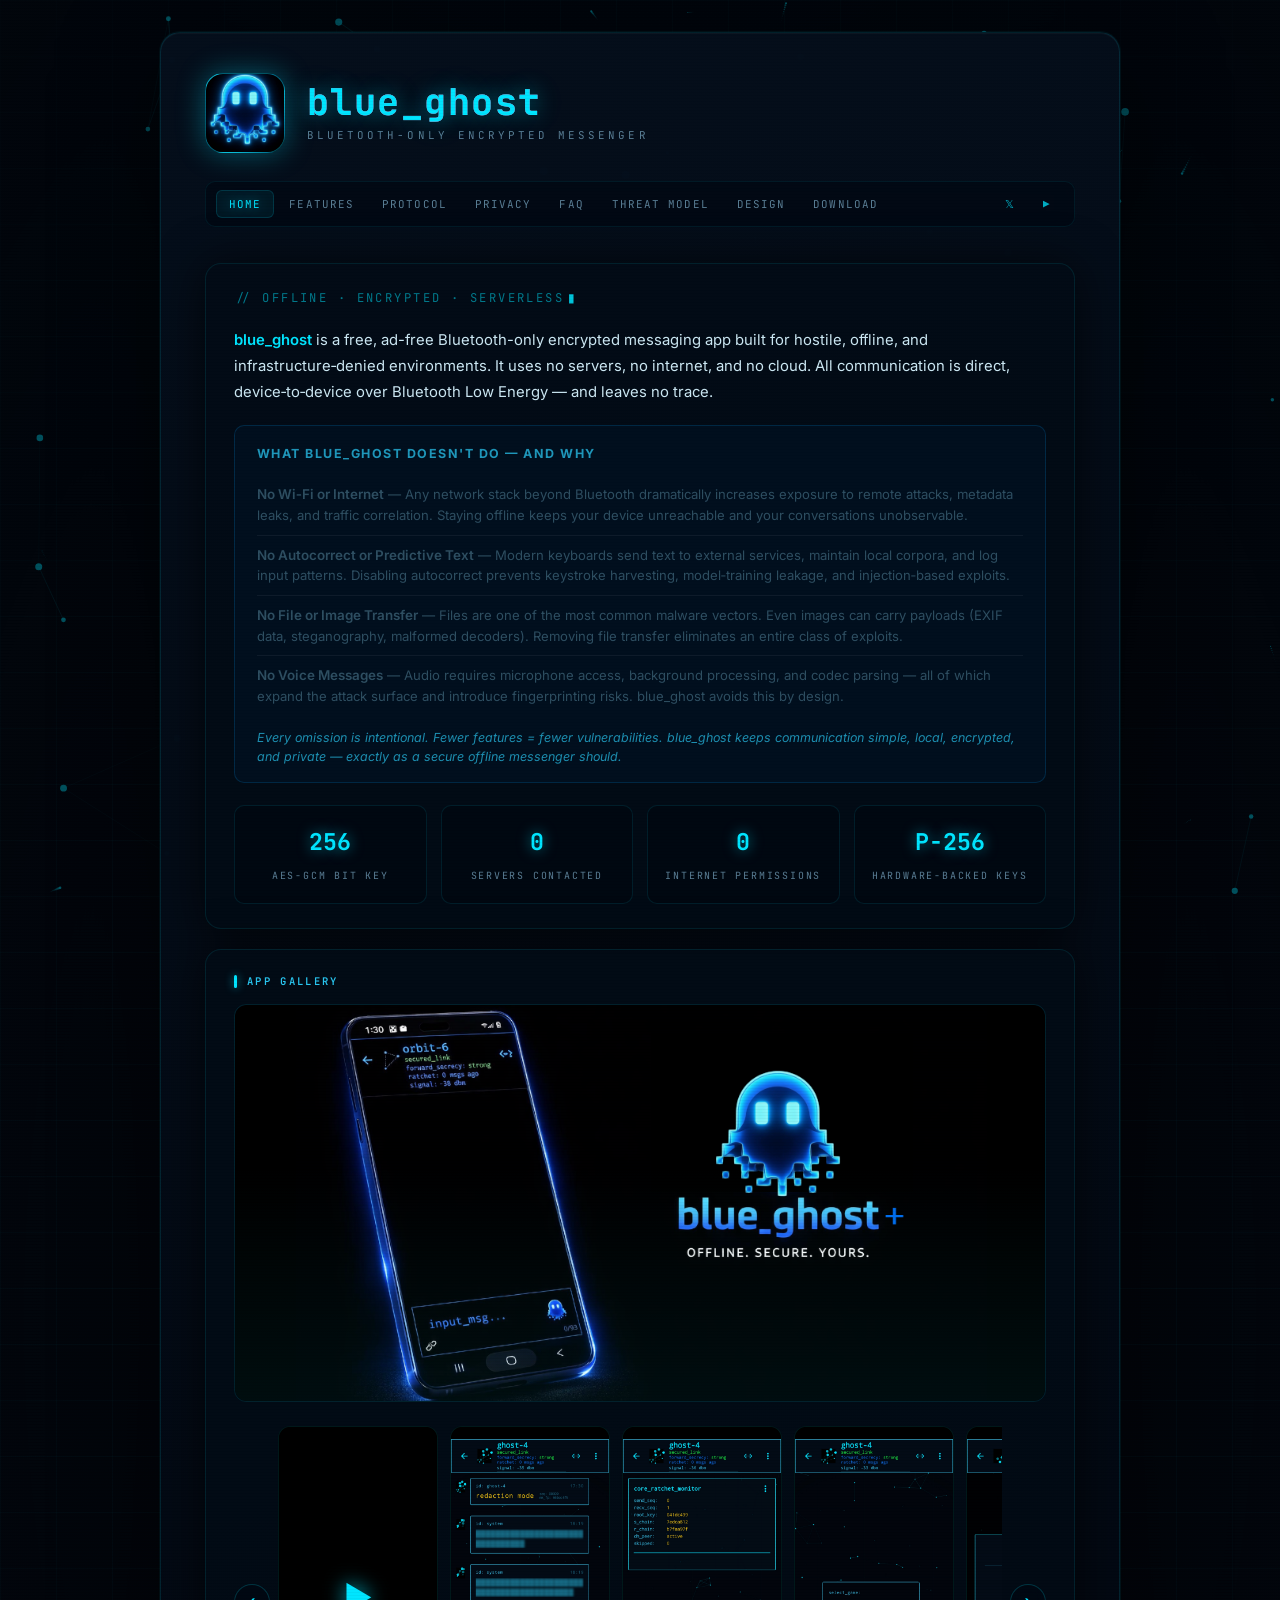
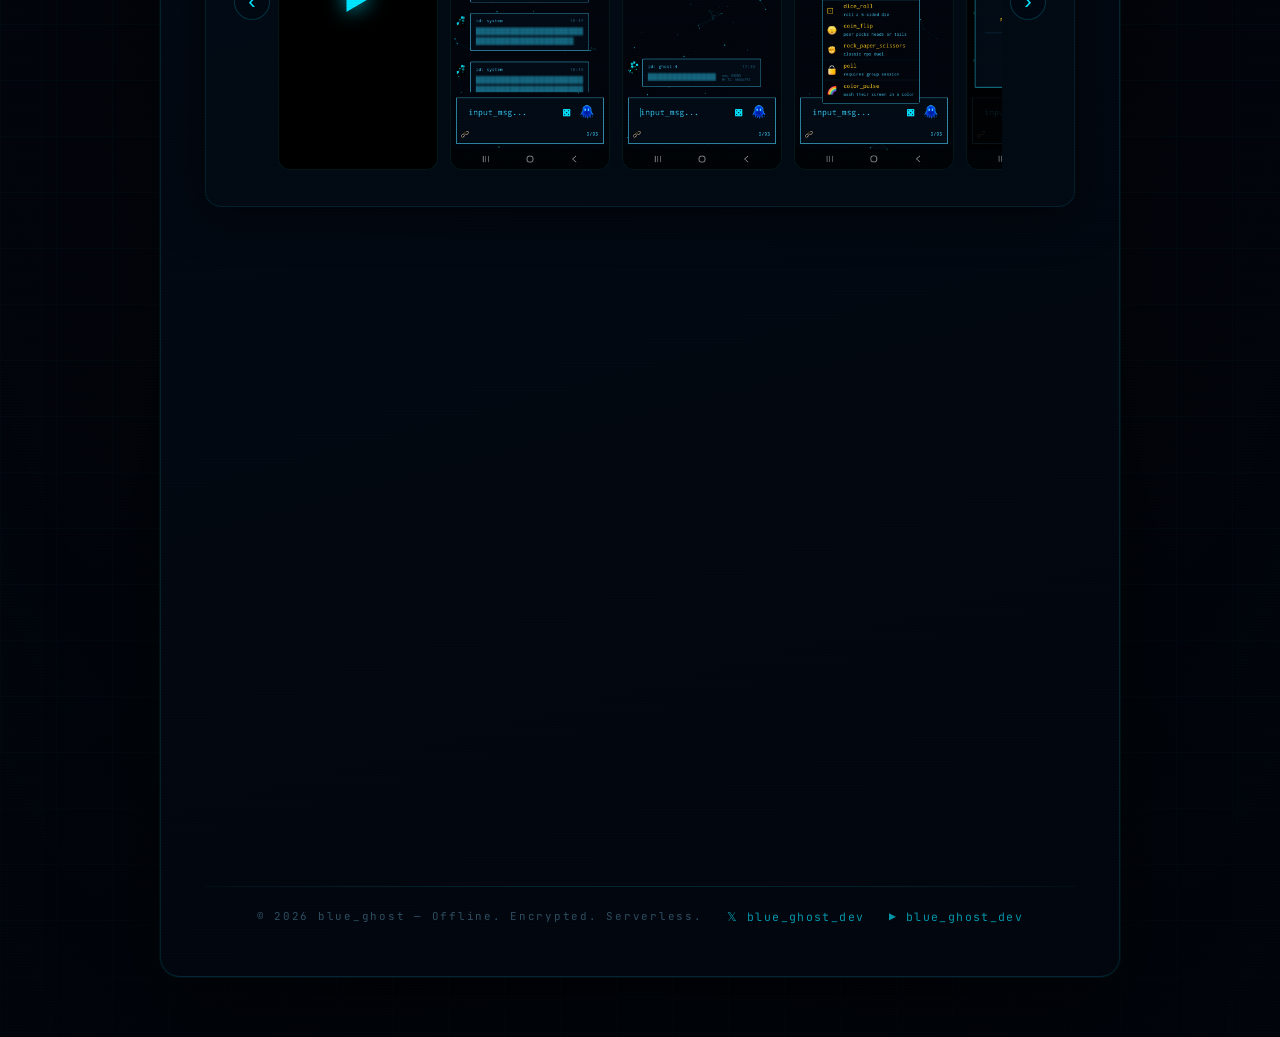
==== commit d3ecd40f: "Update home.html" ====
--- a/home.html
+++ b/home.html
@@ -107,7 +107,6 @@
         <button class="strip-arrow strip-arrow-right" aria-label="Scroll right">&#8250;</button>
       </div>
 
-      <p style="margin-top:14px; font-family:var(--font-mono); font-size:0.72rem; color:var(--text-muted); letter-spacing:0.08em;">// tap &amp; hold any message to temporarily reveal it</p>
 
       <div class="lightbox" id="lightbox" role="dialog" aria-modal="true" aria-label="Screenshot preview">
         <button class="lightbox-close" id="lightboxClose" aria-label="Close">&times;</button>
